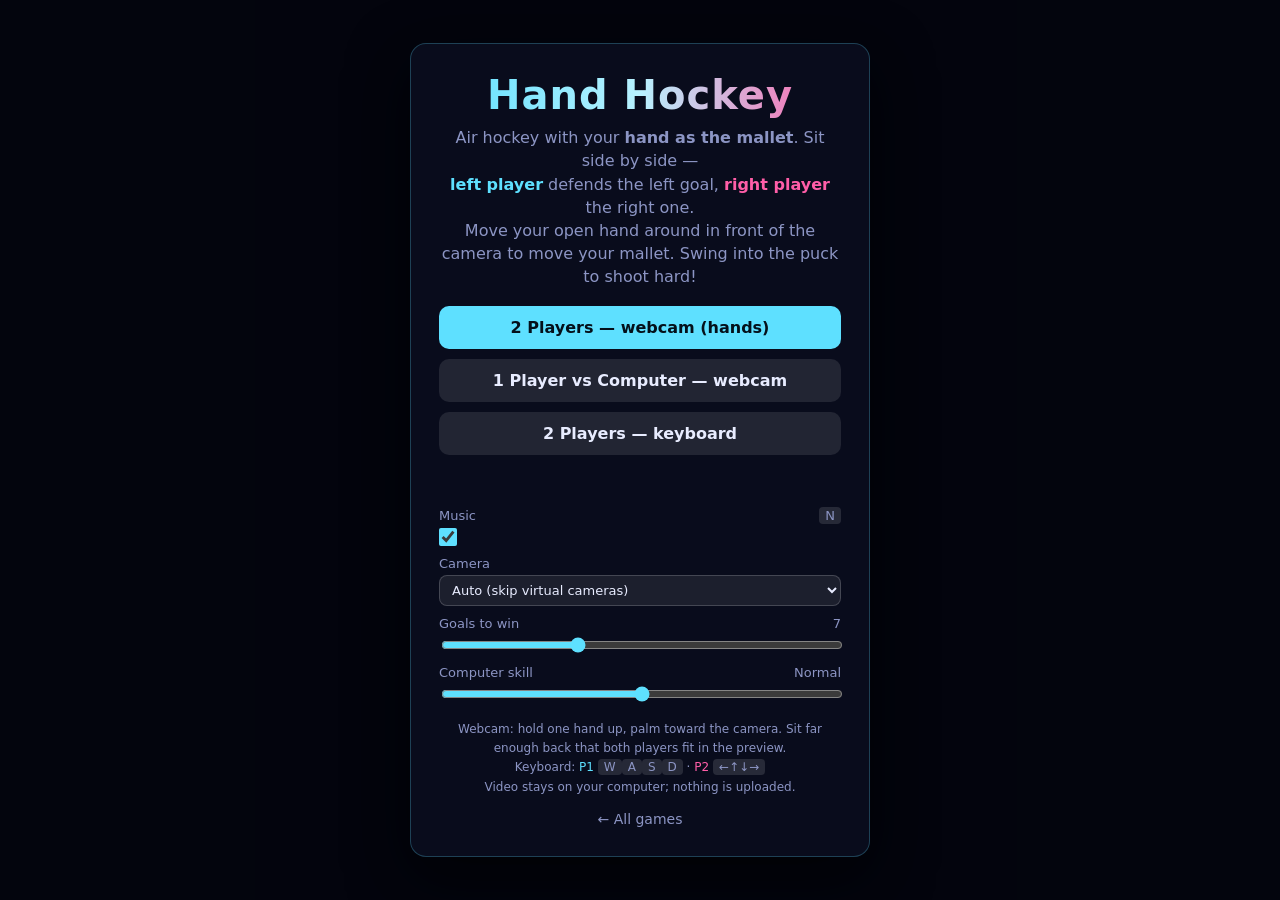
==== hockey.html @ dee8ca12 "Add Hand Ninja and Hand Hockey: two 2-player hand-tracking games - js/hands.js: MediaPipe HandLandma" ====
<!doctype html>
<html lang="en">
<head>
<meta charset="utf-8">
<meta name="viewport" content="width=device-width,initial-scale=1">
<title>Hand Hockey</title>
<link rel="stylesheet" href="css/common.css">
<style>
  #hud { justify-content: center; }
  #hud .small { text-align: center; }
  #cam-panel { left: 50%; right: auto; transform: translateX(-50%); width: 200px; opacity: 0.9; }
  .card h1 { background: linear-gradient(90deg, #5ee0ff, #b8f2ff, #ff5ea8); -webkit-background-clip: text; background-clip: text; }
  .p1 { color: #5ee0ff; } .p2 { color: #ff5ea8; }
  @media (max-width: 600px) { #cam-panel { width: 130px; } }
</style>
</head>
<body>
<canvas id="game"></canvas>

<div id="hud" class="hidden">
  <div class="small" id="hud-help"></div>
</div>

<div id="cam-panel" class="hidden">
  <div id="cam-wrap">
    <video id="cam" playsinline muted></video>
    <canvas id="cam-overlay"></canvas>
  </div>
  <div class="cam-label"><span id="cam-name"></span></div>
</div>

<div id="menu" class="screen">
  <div class="card">
    <h1>Hand Hockey</h1>
    <p>Air hockey with your <b>hand as the mallet</b>. Sit side by side —<br>
      <b class="p1">left player</b> defends the left goal, <b class="p2">right player</b> the right one.<br>
      Move your open hand around in front of the camera to move your mallet. Swing into the puck to shoot hard!</p>
    <div class="btns">
      <button id="btn-hands2">2 Players — webcam (hands)</button>
      <button id="btn-cpu" class="secondary">1 Player vs Computer — webcam</button>
      <button id="btn-keys" class="secondary">2 Players — keyboard</button>
    </div>
    <div id="status"></div>
    <div class="settings">
      <label>Music <kbd>N</kbd>
        <input id="music-toggle" type="checkbox" checked></label>
      <label>Camera
        <select id="cam-select"><option value="auto">Auto (skip virtual cameras)</option></select></label>
      <label>Goals to win <span id="win-val">7</span>
        <input id="win" type="range" min="3" max="15" step="1" value="7"></label>
      <label>Computer skill <span id="cpu-val">Normal</span>
        <input id="cpu" type="range" min="0" max="2" step="1" value="1"></label>
    </div>
    <div class="help">
      Webcam: hold one hand up, palm toward the camera. Sit far enough back that both players fit in the preview.<br>
      Keyboard: <span class="p1">P1</span> <kbd>W</kbd><kbd>A</kbd><kbd>S</kbd><kbd>D</kbd> · <span class="p2">P2</span> <kbd>←↑↓→</kbd><br>
      Video stays on your computer; nothing is uploaded.
    </div>
    <a class="back" href="index.html">← All games</a>
  </div>
</div>

<div id="gameover" class="screen hidden">
  <div class="card">
    <h2 id="end-title">Player 1 wins!</h2>
    <p id="end-text"></p>
    <div class="btns">
      <button id="btn-again">Rematch</button>
      <button id="btn-menu" class="secondary">Menu</button>
    </div>
  </div>
</div>

<script type="module">
import { $, clamp, dist2, fitCanvas, drawBanner, audio, sfx, unlockAudio, trackKeys, cameraErrorMessage } from "./js/util.js";
import { bindCameraSelect, syncOverlay } from "./js/face.js";
import { HandTracker, makeHand, splitBySide, mapToRect, drawHands } from "./js/hands.js";
import { Music, SONGS, bindMusicToggle, setMusicEnabled, musicPrefs } from "./js/music.js";

const view = fitCanvas($("game"));
const ctx = view.ctx;
const COLORS = ["#5ee0ff", "#ff5ea8"];

// ---------- Settings ----------
const CFG = {
  winScore: 7, lostGrace: 0.6,
  restitution: 0.92, // bounciness of mallet hits
  friction: 0.35,    // puck slow-down per second (exponential)
  cpuSkill: 1,       // 0 easy, 1 normal, 2 hard
};
const CPU_NAMES = ["Easy", "Normal", "Hard"];
$("win").addEventListener("input", (e) => { CFG.winScore = +e.target.value; $("win-val").textContent = CFG.winScore; });
$("cpu").addEventListener("input", (e) => { CFG.cpuSkill = +e.target.value; $("cpu-val").textContent = CPU_NAMES[CFG.cpuSkill]; });

// ---------- Input ----------
const keys = trackKeys((code) => {
  if (code === "KeyP" || code === "Escape") { if (S.running && !S.over) S.paused = !S.paused; }
  if (code === "KeyM") audio.muted = !audio.muted;
  if (code === "KeyN") setMusicEnabled(!musicPrefs.enabled);
  if (code === "KeyQ" && S.running) showMenu();
  if ((code === "Enter" || code === "NumpadEnter") && S.over) startGame(S.mode);
});

// ---------- Hand tracking ----------
const video = $("cam");
const camCtx = $("cam-overlay").getContext("2d");
const tracker = new HandTracker(video, { numHands: 4, cameraSelect: $("cam-select"), onStatus: setStatus });
const music = new Music(SONGS.hockey);
bindMusicToggle($("music-toggle"));
bindCameraSelect($("cam-select")).catch(() => {});
let injectedHands = null; // debug hook: fake hands instead of the camera

// Each hand-controlled player follows one hand: on their side of the picture, the one nearest
// the hand they used last frame (so raising a second hand doesn't make the mallet jump).
function updateHands(now, dt) {
  const hands = injectedHands ?? tracker.update(now, dt);
  const perPlayer = S.mode === "hands2" ? splitBySide(hands) : [hands, []];
  const used = [[], []];
  S.players.forEach((p, i) => {
    if (!p.usesHand) return;
    const list = perPlayer[i];
    if (!list.length) { p.lostFor += dt; return; }
    const pick = p.lastPalm ? list.reduce((a, b) => (dist2(b.palm.x, b.palm.y, p.lastPalm.x, p.lastPalm.y) < dist2(a.palm.x, a.palm.y, p.lastPalm.x, p.lastPalm.y) ? b : a)) : list[0];
    p.lastPalm = pick.palm; p.lostFor = 0; used[i] = [pick];
    const r = halfRect(i);
    const cam = S.mode === "hands2" ? (i === 0 ? { x0: 0, x1: 0.5 } : { x0: 0.5, x1: 1 }) : { x0: 0, x1: 1 };
    p.target = mapToRect(pick.palm, r, cam, 0.12);
  });
  drawCamOverlay(perPlayer, used);
}

function drawCamOverlay(perPlayer, used) {
  syncOverlay(camCtx.canvas, video);
  const { width: w, height: h } = camCtx.canvas;
  camCtx.clearRect(0, 0, w, h);
  if (S.mode === "hands2") {
    camCtx.strokeStyle = "rgba(255,255,255,0.35)"; camCtx.setLineDash([8, 8]); camCtx.lineWidth = 2;
    camCtx.beginPath(); camCtx.moveTo(w / 2, 0); camCtx.lineTo(w / 2, h); camCtx.stroke();
    camCtx.setLineDash([]);
  }
  perPlayer.forEach((hands, i) => {
    drawHands(camCtx, hands.filter((hd) => !used[i].includes(hd)), "rgba(255,255,255,0.35)");
    drawHands(camCtx, used[i], COLORS[i] + "dd");
  });
  $("cam-name").textContent = tracker.cameraLabel;
}

// ---------- Game state ----------
const newPlayer = (usesHand, cpu = false) => ({
  usesHand, cpu, score: 0, x: 0, y: 0, vx: 0, vy: 0, target: null, lastPalm: null, lostFor: 0, flash: 0,
});
const S = {
  mode: null, running: false, paused: false, over: false, waiting: "",
  players: [], puck: { x: 0, y: 0, vx: 0, vy: 0, trail: [] },
  serveTimer: 0, message: "", particles: [], goalFlash: [0, 0], cpuAim: 0,
};
// Handy for debugging in the console; step(dt) advances the game without waiting for animation frames.
window.handHockey = {
  S, music, tracker, CFG, keys, makeHand, start: (mode) => startGame(mode),
  setHands: (hands) => { injectedHands = hands; }, rink: () => rink(),
  step: (dt = 1 / 60) => { if (S.running && S.mode !== "keys") updateHands(performance.now(), dt); update(dt); },
};

// Table geometry (recomputed from the window size so resizing mid-game works).
function rink() {
  const { W, H } = view, side = Math.max(14, Math.min(W, H) * 0.03), top = 50;
  const r = { x: side, y: top, w: W - side * 2, h: H - top - side };
  const puckR = clamp(Math.min(r.w, r.h) * 0.035, 12, 28);
  return { ...r, mid: r.x + r.w / 2, goalH: r.h * 0.36, puckR, malletR: puckR * 1.75, maxSpeed: r.w * 1.7 };
}
const halfRect = (i) => { const r = rink(); return { x: i === 0 ? r.x : r.mid, y: r.y, w: r.w / 2, h: r.h }; };
const inGoalMouth = (y, R) => Math.abs(y - (R.y + R.h / 2)) < R.goalH / 2;

function startGame(mode) {
  S.mode = mode;
  S.players = [newPlayer(mode !== "keys"), newPlayer(mode === "hands2", mode === "cpu")];
  const R = rink();
  S.players.forEach((p, i) => { p.x = i === 0 ? R.x + R.w * 0.12 : R.x + R.w * 0.88; p.y = R.y + R.h / 2; });
  Object.assign(S, { running: true, paused: false, over: false, particles: [], message: "", goalFlash: [0, 0] });
  serve(-1);
  keys.clear();
  music.restart();
  unlockAudio();
  $("menu").classList.add("hidden");
  $("gameover").classList.add("hidden");
  $("hud").classList.remove("hidden");
  $("cam-panel").classList.toggle("hidden", mode === "keys");
  $("hud-help").innerHTML = mode === "keys"
    ? `<span class="p1">P1</span> <kbd>W</kbd><kbd>A</kbd><kbd>S</kbd><kbd>D</kbd> &nbsp;|&nbsp; <span class="p2">P2</span> <kbd>←↑↓→</kbd> &nbsp;|&nbsp; <kbd>P</kbd> pause · <kbd>M</kbd> mute · <kbd>N</kbd> music · <kbd>Q</kbd> quit`
    : `Move your hand = move your mallet · swing into the puck to shoot · <kbd>P</kbd> pause · <kbd>M</kbd> mute · <kbd>N</kbd> music · <kbd>Q</kbd> quit`;
}

// Puts the puck on a side: -1 = centre (kick-off), 0 / 1 = in that player's half (they conceded).
function serve(side) {
  const R = rink(), pk = S.puck;
  pk.x = side < 0 ? R.mid : side === 0 ? R.x + R.w * 0.3 : R.x + R.w * 0.7;
  pk.y = R.y + R.h / 2; pk.vx = 0; pk.vy = 0; pk.trail = [];
  S.serveTimer = 1.2;
}

function playerName(i) {
  if (S.mode === "cpu") return i === 0 ? "You" : "Computer";
  return `Player ${i + 1}`;
}

function goalFor(i) {
  const p = S.players[i];
  p.score++;
  S.goalFlash[1 - i] = 1;
  sfx("goal");
  burst(S.puck.x, S.puck.y, COLORS[i], 40, view.H * 0.6);
  if (p.score >= CFG.winScore) {
    S.over = true;
    sfx("win");
    $("end-title").textContent = S.mode === "cpu" ? (i === 0 ? "You win! 🎉" : "Computer wins") : `${playerName(i)} wins! 🎉`;
    $("end-title").className = i === 0 ? "p1" : "p2";
    $("end-text").innerHTML = `<span class="p1">${S.players[0].score}</span> : <span class="p2">${S.players[1].score}</span>`;
    setTimeout(() => { if (S.over) $("gameover").classList.remove("hidden"); }, 700);
    return;
  }
  S.message = `${playerName(i)} scores!`;
  serve(1 - i); // the player who conceded gets the puck
}

function showMenu() {
  S.running = false; S.over = false;
  tracker.stop();
  $("gameover").classList.add("hidden");
  $("hud").classList.add("hidden");
  $("cam-panel").classList.add("hidden");
  $("menu").classList.remove("hidden");
  setStatus("");
}

function burst(x, y, color, n = 14, speed = 220) {
  for (let i = 0; i < n; i++) {
    const a = Math.random() * Math.PI * 2, s = (0.2 + Math.random() * 0.8) * speed;
    S.particles.push({ x, y, vx: Math.cos(a) * s, vy: Math.sin(a) * s, life: 0.3 + Math.random() * 0.4, max: 0.7, color });
  }
}

// ---------- Update ----------
function waitingReason() {
  if (S.paused) return "Paused — press P";
  if (S.mode === "keys") return "";
  const handP = S.players.map((p, i) => ({ p, i })).filter(({ p }) => p.usesHand);
  const lost = handP.filter(({ p }) => p.lostFor > CFG.lostGrace || !p.target);
  if (lost.length === handP.length && tracker.dark) return tracker.lostMessage();
  if (lost.length === 2) return "Both players: hold up a hand ✋ (sit side by side)";
  if (lost.length === 1) {
    const i = lost[0].i;
    return S.mode === "cpu" ? tracker.lostMessage() : `${playerName(i)} (${i === 0 ? "left" : "right"}): hold up a hand ✋`;
  }
  return "";
}

// Where each mallet wants to be this frame.
function malletGoal(p, i, R, dt) {
  const half = halfRect(i), pk = S.puck;
  if (p.usesHand) return p.target;
  if (p.cpu) {
    // Attack the puck from behind when it is on our side, otherwise guard the goal.
    const ownSide = pk.x > R.mid - R.puckR;
    if (Math.random() < dt * 1.5) S.cpuAim = (Math.random() - 0.5) * R.malletR;
    // Puck behind the mallet: go round it via the side instead of knocking it into our own goal.
    if (ownSide && pk.x > p.x - R.malletR * 0.5) return { x: pk.x + R.malletR * 2, y: pk.y + (pk.y < R.y + R.h / 2 ? 1 : -1) * R.malletR * 2.2 };
    // Otherwise aim through the puck so the mallet arrives at full speed and shoots it.
    if (ownSide) return { x: pk.x - R.malletR, y: pk.y + S.cpuAim * 0.4 };
    return { x: R.x + R.w - R.w * 0.1, y: clamp(pk.y, R.y + R.h / 2 - R.goalH / 2, R.y + R.h / 2 + R.goalH / 2) };
  }
  const k = i === 0 ? ["KeyA", "KeyD", "KeyW", "KeyS"] : ["ArrowLeft", "ArrowRight", "ArrowUp", "ArrowDown"];
  const sp = R.h * 1.3 * dt;
  return {
    x: clamp(p.x + (keys.has(k[1]) - keys.has(k[0])) * sp, half.x, half.x + half.w),
    y: clamp(p.y + (keys.has(k[3]) - keys.has(k[2])) * sp, half.y, half.y + half.h),
  };
}

function update(dt) {
  for (const p of S.particles) { p.x += p.vx * dt; p.y += p.vy * dt; p.vx *= 0.95; p.vy *= 0.95; p.life -= dt; }
  S.particles = S.particles.filter((p) => p.life > 0);
  S.goalFlash = S.goalFlash.map((g) => Math.max(0, g - dt * 1.5));

  S.waiting = "";
  if (!S.running || S.over) return;
  S.waiting = waitingReason();
  if (S.waiting) return;

  const R = rink(), pk = S.puck, mr = R.malletR, pr = R.puckR;

  // Mallets: move toward their goal point (CPU speed-limited), stay inside their own half.
  const from = S.players.map((p) => ({ x: p.x, y: p.y }));
  const to = S.players.map((p, i) => {
    const g = malletGoal(p, i, R, dt), half = halfRect(i);
    let x = g.x, y = g.y;
    if (p.usesHand) { const k = 1 - Math.exp(-dt * 22); x = p.x + (x - p.x) * k; y = p.y + (y - p.y) * k; }
    if (p.cpu) {
      const maxD = R.h * [0.55, 0.85, 1.25][CFG.cpuSkill] * dt, d = Math.hypot(x - p.x, y - p.y);
      if (d > maxD) { x = p.x + ((x - p.x) / d) * maxD; y = p.y + ((y - p.y) / d) * maxD; }
    }
    x = i === 0 ? clamp(x, half.x + mr, half.x + half.w - mr * 0.3) : clamp(x, half.x + mr * 0.3, half.x + half.w - mr);
    y = clamp(y, half.y + mr, half.y + half.h - mr);
    return { x, y };
  });
  S.players.forEach((p, i) => {
    p.vx = (to[i].x - from[i].x) / dt; p.vy = (to[i].y - from[i].y) / dt;
    p.flash = Math.max(0, p.flash - dt);
  });

  if (S.serveTimer > 0) {
    S.serveTimer -= dt;
    if (S.serveTimer <= 0) S.message = "";
    S.players.forEach((p, i) => { p.x = to[i].x; p.y = to[i].y; });
    return;
  }

  // Physics in sub-steps so a fast puck or mallet swing can't tunnel through.
  const travel = Math.max(Math.hypot(pk.vx, pk.vy) * dt, ...S.players.map((p) => Math.hypot(p.vx, p.vy) * dt));
  const steps = clamp(Math.ceil(travel / (pr * 0.5)), 1, 24), h = dt / steps;
  for (let s = 1; s <= steps; s++) {
    S.players.forEach((p, i) => { p.x = from[i].x + (to[i].x - from[i].x) * (s / steps); p.y = from[i].y + (to[i].y - from[i].y) * (s / steps); });
    pk.x += pk.vx * h; pk.y += pk.vy * h;
    for (const p of S.players) collide(p, R);
    if (walls(R)) return;
  }
  const f = Math.exp(-CFG.friction * dt);
  pk.vx *= f; pk.vy *= f;
  pk.trail.push({ x: pk.x, y: pk.y }); if (pk.trail.length > 10) pk.trail.shift();
}

// Puck vs one mallet: the mallet is immovable, so the puck bounces off it and picks up its velocity.
function collide(p, R) {
  const pk = S.puck, minD = R.puckR + R.malletR;
  const dx = pk.x - p.x, dy = pk.y - p.y, d = Math.hypot(dx, dy);
  if (d >= minD) return;
  const nx = d ? dx / d : 1, ny = d ? dy / d : 0;
  pk.x = p.x + nx * minD; pk.y = p.y + ny * minD;
  const vn = (pk.vx - p.vx) * nx + (pk.vy - p.vy) * ny;
  if (vn >= 0) return;
  pk.vx -= (1 + CFG.restitution) * vn * nx; pk.vy -= (1 + CFG.restitution) * vn * ny;
  const sp = Math.hypot(pk.vx, pk.vy);
  if (sp > R.maxSpeed) { pk.vx *= R.maxSpeed / sp; pk.vy *= R.maxSpeed / sp; }
  if (-vn > R.h * 0.3) {
    p.flash = 0.2;
    sfx("puck");
    if (-vn > R.h * 1.5) burst(pk.x, pk.y, "#ffd25e", 12, R.h * 0.4);
  }
}

// Rink walls and goals. Returns true if a goal was scored.
function walls(R) {
  const pk = S.puck, r = R.puckR;
  if (pk.y < R.y + r) { pk.y = R.y + r; pk.vy = Math.abs(pk.vy); bounceSound(); }
  if (pk.y > R.y + R.h - r) { pk.y = R.y + R.h - r; pk.vy = -Math.abs(pk.vy); bounceSound(); }
  for (const i of [0, 1]) {
    const wallX = i === 0 ? R.x + r : R.x + R.w - r;
    const past = i === 0 ? pk.x < wallX : pk.x > wallX;
    if (!past) continue;
    if (inGoalMouth(pk.y, R)) {
      if (i === 0 ? pk.x < R.x - r : pk.x > R.x + R.w + r) { goalFor(1 - i); return true; }
    } else {
      pk.x = wallX; pk.vx = i === 0 ? Math.abs(pk.vx) : -Math.abs(pk.vx); bounceSound();
    }
  }
  return false;
}

function bounceSound() { if (Math.hypot(S.puck.vx, S.puck.vy) > view.H * 0.2) sfx("wall"); }

// ---------- Render ----------
function render() {
  const { W, H } = view;
  ctx.fillStyle = "#050812";
  ctx.fillRect(0, 0, W, H);
  if (!S.running) return;
  const R = rink(), cy = R.y + R.h / 2, pk = S.puck;

  // table
  const g = ctx.createLinearGradient(0, R.y, 0, R.y + R.h);
  g.addColorStop(0, "#0d1a33"); g.addColorStop(1, "#0a1226");
  ctx.fillStyle = g;
  roundRect(R.x, R.y, R.w, R.h, 24); ctx.fill();
  ctx.strokeStyle = "rgba(184,242,255,0.35)"; ctx.lineWidth = 4;
  roundRect(R.x, R.y, R.w, R.h, 24); ctx.stroke();
  // centre line + circle, goal creases
  ctx.strokeStyle = "rgba(255,255,255,0.15)"; ctx.lineWidth = 3;
  ctx.beginPath(); ctx.moveTo(R.mid, R.y); ctx.lineTo(R.mid, R.y + R.h); ctx.stroke();
  ctx.beginPath(); ctx.arc(R.mid, cy, R.h * 0.15, 0, Math.PI * 2); ctx.stroke();
  [0, 1].forEach((i) => {
    const gx = i === 0 ? R.x : R.x + R.w;
    ctx.strokeStyle = COLORS[i] + "55";
    ctx.beginPath(); ctx.arc(gx, cy, R.goalH * 0.6, i === 0 ? -Math.PI / 2 : Math.PI / 2, i === 0 ? Math.PI / 2 : Math.PI * 1.5); ctx.stroke();
    // goal mouth
    ctx.shadowColor = COLORS[i]; ctx.shadowBlur = 20 + S.goalFlash[i] * 40;
    ctx.strokeStyle = COLORS[i]; ctx.lineWidth = 8;
    ctx.beginPath(); ctx.moveTo(gx, cy - R.goalH / 2); ctx.lineTo(gx, cy + R.goalH / 2); ctx.stroke();
    ctx.shadowBlur = 0; ctx.lineWidth = 3;
    if (S.goalFlash[i] > 0) {
      ctx.fillStyle = COLORS[i === 0 ? 1 : 0] + Math.round(S.goalFlash[i] * 60).toString(16).padStart(2, "0");
      ctx.fillRect(i === 0 ? R.x : R.mid, R.y, R.w / 2, R.h);
    }
  });

  // scores
  const scoreSize = Math.round(Math.min(W, H) * 0.1);
  ctx.font = `800 ${scoreSize}px system-ui, sans-serif`;
  ctx.textAlign = "center"; ctx.textBaseline = "top";
  ctx.fillStyle = "rgba(94,224,255,0.3)"; ctx.fillText(S.players[0].score, R.x + R.w * 0.3, R.y + 14);
  ctx.fillStyle = "rgba(255,94,168,0.3)"; ctx.fillText(S.players[1].score, R.x + R.w * 0.7, R.y + 14);
  ctx.font = `600 13px system-ui, sans-serif`;
  ctx.fillStyle = "rgba(255,255,255,0.45)";
  ctx.fillText(playerName(0), R.x + R.w * 0.3, R.y + 18 + scoreSize);
  ctx.fillText(playerName(1), R.x + R.w * 0.7, R.y + 18 + scoreSize);

  // puck trail + puck
  const fast = Math.hypot(pk.vx, pk.vy) > R.h * 1.2;
  pk.trail.forEach((t, k) => {
    ctx.globalAlpha = (k / pk.trail.length) * 0.3;
    ctx.fillStyle = fast ? "#ffd25e" : "#ffffff";
    ctx.beginPath(); ctx.arc(t.x, t.y, R.puckR * (0.5 + k / pk.trail.length / 2), 0, Math.PI * 2); ctx.fill();
  });
  ctx.globalAlpha = 1;
  ctx.shadowColor = fast ? "#ffd25e" : "#ffffff"; ctx.shadowBlur = fast ? 30 : 14;
  ctx.fillStyle = "#1b1f2e";
  ctx.beginPath(); ctx.arc(pk.x, pk.y, R.puckR, 0, Math.PI * 2); ctx.fill();
  ctx.strokeStyle = fast ? "#ffd25e" : "#e8ecff"; ctx.lineWidth = 3; ctx.stroke();
  ctx.shadowBlur = 0;

  // mallets
  S.players.forEach((p, i) => {
    const col = COLORS[i], r = R.malletR;
    ctx.shadowColor = col; ctx.shadowBlur = 16 + p.flash * 80;
    ctx.fillStyle = col + "33";
    ctx.beginPath(); ctx.arc(p.x, p.y, r, 0, Math.PI * 2); ctx.fill();
    ctx.strokeStyle = col; ctx.lineWidth = 4; ctx.stroke();
    ctx.shadowBlur = 0;
    ctx.fillStyle = col;
    ctx.beginPath(); ctx.arc(p.x, p.y, r * 0.45, 0, Math.PI * 2); ctx.fill();
    ctx.fillStyle = "rgba(255,255,255,0.5)";
    ctx.beginPath(); ctx.arc(p.x - r * 0.12, p.y - r * 0.12, r * 0.15, 0, Math.PI * 2); ctx.fill();
  });

  for (const p of S.particles) {
    ctx.globalAlpha = clamp(p.life / p.max, 0, 1);
    ctx.fillStyle = p.color;
    ctx.fillRect(p.x - 2, p.y - 2, 4, 4);
  }
  ctx.globalAlpha = 1;

  if (S.waiting) drawBanner(ctx, W, H, S.waiting);
  else if (S.serveTimer > 0) drawBanner(ctx, W, H, S.message || `Get ready… ${Math.ceil(S.serveTimer)}`, "#ffffff");
}

function roundRect(x, y, w, h, r) {
  ctx.beginPath();
  ctx.moveTo(x + r, y); ctx.arcTo(x + w, y, x + w, y + h, r); ctx.arcTo(x + w, y + h, x, y + h, r);
  ctx.arcTo(x, y + h, x, y, r); ctx.arcTo(x, y, x + w, y, r); ctx.closePath();
}

// ---------- Main loop ----------
let last = performance.now();
function frame(now) {
  const dt = Math.min((now - last) / 1000, 0.05);
  if (dt <= 0) { requestAnimationFrame(frame); return; }
  last = now;
  if (S.running && S.mode !== "keys") updateHands(now, dt);
  music.setPlaying(S.running && !S.over && !S.paused);
  update(dt);
  render();
  requestAnimationFrame(frame);
}
requestAnimationFrame(frame);

// ---------- Menu wiring ----------
function setStatus(msg, isError = false) {
  const el = $("status");
  el.textContent = msg;
  el.classList.toggle("error", isError);
}

const menuBtns = [$("btn-hands2"), $("btn-cpu"), $("btn-keys")];
async function startWithCamera(mode) {
  menuBtns.forEach((b) => (b.disabled = true));
  unlockAudio();
  try {
    await tracker.start();
    startGame(mode);
  } catch (err) {
    console.error(err);
    setStatus(cameraErrorMessage(err), true);
  } finally {
    menuBtns.forEach((b) => (b.disabled = false));
  }
}
$("btn-hands2").addEventListener("click", () => startWithCamera("hands2"));
$("btn-cpu").addEventListener("click", () => startWithCamera("cpu"));
$("btn-keys").addEventListener("click", () => { tracker.stop(); startGame("keys"); });
$("btn-again").addEventListener("click", () => startGame(S.mode));
$("btn-menu").addEventListener("click", showMenu);
</script>
</body>
</html>
---- css/common.css ----
/* Shared look for Face Arcade pages. */
:root {
  --bg: #05060f;
  --panel: rgba(10, 14, 32, 0.9);
  --text: #e8ecff;
  --muted: #8c95c4;
  --accent: #5ee0ff;
  --accent-2: #ff5ea8;
  --gold: #ffd25e;
}
* { box-sizing: border-box; }
html, body { margin: 0; height: 100%; overflow: hidden; background: var(--bg); color: var(--text);
  font-family: system-ui, -apple-system, "Segoe UI", Roboto, sans-serif; }
canvas#game { display: block; width: 100vw; height: 100vh; }

#hud { position: fixed; top: 12px; left: 16px; right: 16px; display: flex; justify-content: space-between;
  pointer-events: none; font-weight: 600; text-shadow: 0 2px 6px #000; gap: 12px; }
#hud .big { font-size: 22px; }
#hud .small { font-size: 12px; color: var(--muted); font-weight: 500; margin-top: 4px; }
#hud .right { text-align: right; }
.hearts { color: var(--accent-2); font-size: 22px; letter-spacing: 2px; }

#cam-panel { position: fixed; right: 16px; bottom: 16px; width: 220px; }
#cam-wrap { position: relative; width: 100%; aspect-ratio: 4 / 3; border-radius: 10px; overflow: hidden;
  border: 2px solid rgba(94, 224, 255, 0.5); transform: scaleX(-1); background: #000; }
/* contain (not cover) so the preview shows the whole tracked frame, edges included */
#cam-wrap video, #cam-wrap canvas { position: absolute; inset: 0; width: 100%; height: 100%; object-fit: contain; }
#cam-wrap video { opacity: 0.75; }
.meter { margin-top: 6px; height: 10px; border-radius: 5px; background: rgba(255,255,255,0.12);
  position: relative; overflow: hidden; }
.meter-fill { height: 100%; width: 0%; background: var(--accent); }
.meter-row { display: grid; grid-template-columns: 52px 1fr; align-items: center; gap: 6px; margin-top: 6px;
  font-size: 10px; color: var(--muted); }
.meter-row .meter { margin-top: 0; }
.meter-thresh { position: absolute; top: 0; bottom: 0; width: 2px; background: var(--gold); }
.cam-label { font-size: 11px; color: var(--muted); margin-top: 3px; text-align: right;
  white-space: nowrap; overflow: hidden; text-overflow: ellipsis; }

.screen { position: fixed; inset: 0; display: flex; align-items: center; justify-content: center;
  background: rgba(2, 3, 10, 0.55); padding: 16px; overflow-y: auto; }
.card { background: var(--panel); border: 1px solid rgba(94, 224, 255, 0.25); border-radius: 16px;
  padding: 28px; max-width: 460px; width: 100%; text-align: center; box-shadow: 0 20px 60px rgba(0,0,0,0.6);
  margin: auto; }
.card h1 { margin: 0 0 6px; font-size: 40px; letter-spacing: 1px;
  background: linear-gradient(90deg, var(--accent), var(--accent-2)); -webkit-background-clip: text;
  background-clip: text; color: transparent; }
.card h2 { margin: 0 0 8px; font-size: 30px; }
.card p { color: var(--muted); margin: 8px 0 18px; line-height: 1.45; }
.btns { display: flex; flex-direction: column; gap: 10px; }
button, .btn { font: inherit; font-weight: 600; font-size: 16px; padding: 12px 18px; border-radius: 10px; border: 0;
  cursor: pointer; color: #04101a; background: var(--accent); transition: transform 0.08s, filter 0.15s;
  text-decoration: none; display: inline-block; text-align: center; }
button:hover, .btn:hover { filter: brightness(1.1); }
button:active, .btn:active { transform: scale(0.98); }
button.secondary, .btn.secondary { background: rgba(255,255,255,0.1); color: var(--text); }
button:disabled { opacity: 0.5; cursor: wait; }
.back { display: inline-block; margin-top: 14px; color: var(--muted); font-size: 14px; text-decoration: none; }
.back:hover { color: var(--text); }
#status { min-height: 1.4em; margin: 14px 0 0; color: var(--gold); font-size: 14px; }
#status.error { color: var(--accent-2); }
.settings { margin-top: 18px; text-align: left; font-size: 13px; color: var(--muted); display: grid; gap: 10px; }
.settings label { display: grid; grid-template-columns: 1fr auto; gap: 4px 10px; align-items: center; }
.settings input[type=range] { grid-column: 1 / -1; width: 100%; accent-color: var(--accent); }
.settings select { grid-column: 1 / -1; width: 100%; font: inherit; color: var(--text); background: rgba(255,255,255,0.08);
  border: 1px solid rgba(255,255,255,0.18); border-radius: 8px; padding: 6px 8px; }
.settings select option { background: #10142a; }
.settings input[type=checkbox] { width: 18px; height: 18px; accent-color: var(--accent); margin: 0; }
.help { margin-top: 16px; font-size: 12px; color: var(--muted); line-height: 1.6; }
kbd { background: rgba(255,255,255,0.12); border-radius: 4px; padding: 1px 6px; font-family: inherit; }
.hidden { display: none !important; }

@media (max-width: 600px) {
  #cam-panel { width: 140px; }
  .card { padding: 20px; }
  .card h1 { font-size: 32px; }
}
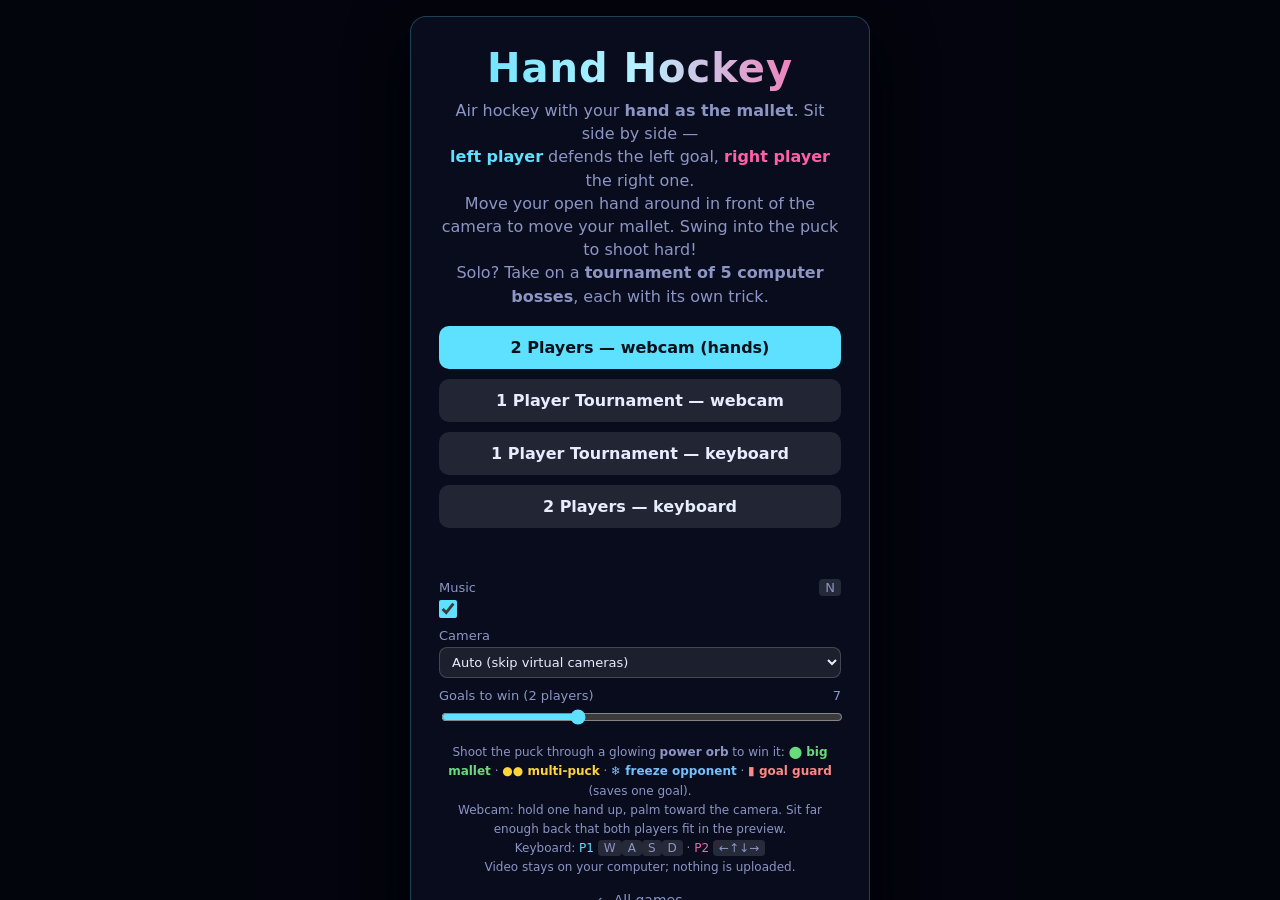
==== commit 52564f08: "Hand Hockey: 5-boss tournament and table power orbs - 1P mode is now a tournament vs 5 CPU bosses (R" ====
--- a/hockey.html
+++ b/hockey.html
@@ -34,10 +34,12 @@
     <h1>Hand Hockey</h1>
     <p>Air hockey with your <b>hand as the mallet</b>. Sit side by side —<br>
       <b class="p1">left player</b> defends the left goal, <b class="p2">right player</b> the right one.<br>
-      Move your open hand around in front of the camera to move your mallet. Swing into the puck to shoot hard!</p>
+      Move your open hand around in front of the camera to move your mallet. Swing into the puck to shoot hard!<br>
+      Solo? Take on a <b>tournament of 5 computer bosses</b>, each with its own trick.</p>
     <div class="btns">
       <button id="btn-hands2">2 Players — webcam (hands)</button>
-      <button id="btn-cpu" class="secondary">1 Player vs Computer — webcam</button>
+      <button id="btn-cpu" class="secondary">1 Player Tournament — webcam</button>
+      <button id="btn-cpu-keys" class="secondary">1 Player Tournament — keyboard</button>
       <button id="btn-keys" class="secondary">2 Players — keyboard</button>
     </div>
     <div id="status"></div>
@@ -46,12 +48,12 @@
         <input id="music-toggle" type="checkbox" checked></label>
       <label>Camera
         <select id="cam-select"><option value="auto">Auto (skip virtual cameras)</option></select></label>
-      <label>Goals to win <span id="win-val">7</span>
+      <label>Goals to win (2 players) <span id="win-val">7</span>
         <input id="win" type="range" min="3" max="15" step="1" value="7"></label>
-      <label>Computer skill <span id="cpu-val">Normal</span>
-        <input id="cpu" type="range" min="0" max="2" step="1" value="1"></label>
     </div>
     <div class="help">
+      Shoot the puck through a glowing <b>power orb</b> to win it: <b style="color:#69db7c">⬤ big mallet</b> · <b style="color:#ffd43b">●● multi-puck</b> ·
+      <b style="color:#74c0fc">❄ freeze opponent</b> · <b style="color:#ff8787">▮ goal guard</b> (saves one goal).<br>
       Webcam: hold one hand up, palm toward the camera. Sit far enough back that both players fit in the preview.<br>
       Keyboard: <span class="p1">P1</span> <kbd>W</kbd><kbd>A</kbd><kbd>S</kbd><kbd>D</kbd> · <span class="p2">P2</span> <kbd>←↑↓→</kbd><br>
       Video stays on your computer; nothing is uploaded.
@@ -86,11 +88,25 @@
   winScore: 7, lostGrace: 0.6,
   restitution: 0.92, // bounciness of mallet hits
   friction: 0.35,    // puck slow-down per second (exponential)
-  cpuSkill: 1,       // 0 easy, 1 normal, 2 hard
+  tourScore: 5,      // goals per tournament match
+  maxPucks: 3,
 };
-const CPU_NAMES = ["Easy", "Normal", "Hard"];
+// Tournament bosses, in order. speed = mallet speed (table heights/s), size = mallet size, goal = its own goal size.
+const OPPONENTS = [
+  { name: "Rookie", speed: 0.55, size: 1, color: "#ff5ea8", trick: "Just warming up." },
+  { name: "Goalie Giant", speed: 0.45, size: 1.45, color: "#ff9f43", style: "goalie", trick: "A huge mallet that hugs its goal." },
+  { name: "Speedster", speed: 1.3, size: 1, color: "#ffd43b", puckSpeed: 1.15, trick: "Lightning fast." },
+  { name: "Twin Mallets", speed: 0.7, size: 1, color: "#a9e34b", style: "twin", trick: "One mallet attacks, one guards the goal." },
+  { name: "Iron Golem", speed: 1.1, size: 1.45, color: "#e64980", goal: 0.75, trick: "Big, fast — but its goal is smaller. Aim well!" },
+];
+const POWERS = {
+  big: { icon: "⬤", label: "Big mallet", color: "#69db7c", time: 10 },
+  multi: { icon: "●●", label: "Multi-puck", color: "#ffd43b" },
+  freeze: { icon: "❄", label: "Freeze", color: "#74c0fc", time: 1.6 },
+  guard: { icon: "▮", label: "Goal guard", color: "#ff8787" },
+};
+const POWER_NAMES = Object.keys(POWERS);
 $("win").addEventListener("input", (e) => { CFG.winScore = +e.target.value; $("win-val").textContent = CFG.winScore; });
-$("cpu").addEventListener("input", (e) => { CFG.cpuSkill = +e.target.value; $("cpu-val").textContent = CPU_NAMES[CFG.cpuSkill]; });
 
 // ---------- Input ----------
 const keys = trackKeys((code) => {
@@ -98,7 +114,7 @@
   if (code === "KeyM") audio.muted = !audio.muted;
   if (code === "KeyN") setMusicEnabled(!musicPrefs.enabled);
   if (code === "KeyQ" && S.running) showMenu();
-  if ((code === "Enter" || code === "NumpadEnter") && S.over) startGame(S.mode);
+  if ((code === "Enter" || code === "NumpadEnter") && S.over) $("btn-again").click();
 });
 
 // ---------- Hand tracking ----------
@@ -109,6 +125,10 @@
 bindMusicToggle($("music-toggle"));
 bindCameraSelect($("cam-select")).catch(() => {});
 let injectedHands = null; // debug hook: fake hands instead of the camera
+
+const usesCamera = () => S.mode === "hands2" || S.mode === "cpu";
+const isTour = () => S.mode === "cpu" || S.mode === "cpuKeys";
+const opp = () => OPPONENTS[S.tourIdx];
 
 // Each hand-controlled player follows one hand: on their side of the picture, the one nearest
 // the hand they used last frame (so raising a second hand doesn't make the mallet jump).
@@ -148,78 +168,108 @@
 // ---------- Game state ----------
 const newPlayer = (usesHand, cpu = false) => ({
   usesHand, cpu, score: 0, x: 0, y: 0, vx: 0, vy: 0, target: null, lastPalm: null, lostFor: 0, flash: 0,
+  bigT: 0, frozen: 0, guard: false, twin: null,
 });
 const S = {
   mode: null, running: false, paused: false, over: false, waiting: "",
-  players: [], puck: { x: 0, y: 0, vx: 0, vy: 0, trail: [] },
-  serveTimer: 0, message: "", particles: [], goalFlash: [0, 0], cpuAim: 0,
+  players: [], pucks: [], tourIdx: 0, orb: null, orbTimer: 6,
+  serveTimer: 0, message: "", particles: [], goalFlash: [0, 0], cpuAim: 0, texts: [],
 };
 // Handy for debugging in the console; step(dt) advances the game without waiting for animation frames.
 window.handHockey = {
-  S, music, tracker, CFG, keys, makeHand, start: (mode) => startGame(mode),
-  setHands: (hands) => { injectedHands = hands; }, rink: () => rink(),
-  step: (dt = 1 / 60) => { if (S.running && S.mode !== "keys") updateHands(performance.now(), dt); update(dt); },
+  S, music, tracker, CFG, keys, makeHand, OPPONENTS, POWERS, start: (mode, tourIdx = 0) => startGame(mode, tourIdx),
+  give: (i, kind) => givePower(i, kind), setHands: (hands) => { injectedHands = hands; }, rink: () => rink(), malletR: (i) => malletR(i),
+  goalH: (i) => goalH(i, rink()),
+  step: (dt = 1 / 60) => { if (S.running && usesCamera()) updateHands(performance.now(), dt); update(dt); },
 };
 
 // Table geometry (recomputed from the window size so resizing mid-game works).
 function rink() {
   const { W, H } = view, side = Math.max(14, Math.min(W, H) * 0.03), top = 50;
   const r = { x: side, y: top, w: W - side * 2, h: H - top - side };
-  const puckR = clamp(Math.min(r.w, r.h) * 0.035, 12, 28);
-  return { ...r, mid: r.x + r.w / 2, goalH: r.h * 0.36, puckR, malletR: puckR * 1.75, maxSpeed: r.w * 1.7 };
+  const puckR = clamp(Math.min(r.w, r.h) * 0.04, 13, 30);
+  const speedUp = isTour() ? opp().puckSpeed || 1 : 1;
+  return { ...r, mid: r.x + r.w / 2, goalH: r.h * 0.36, puckR, malletR: puckR * 1.8, maxSpeed: r.w * 1.7 * speedUp };
 }
 const halfRect = (i) => { const r = rink(); return { x: i === 0 ? r.x : r.mid, y: r.y, w: r.w / 2, h: r.h }; };
-const inGoalMouth = (y, R) => Math.abs(y - (R.y + R.h / 2)) < R.goalH / 2;
-
-function startGame(mode) {
+const goalH = (i, R) => R.goalH * (i === 1 && isTour() ? opp().goal || 1 : 1);
+const inGoalMouth = (y, R, i) => Math.abs(y - (R.y + R.h / 2)) < goalH(i, R) / 2;
+// Mallet size: big-mallet power, and the boss's own size.
+const malletR = (i) => { const p = S.players[i]; return rink().malletR * (p.bigT > 0 ? 1.5 : 1) * (p.cpu && isTour() ? opp().size : 1); };
+
+function startGame(mode, tourIdx = 0) {
   S.mode = mode;
-  S.players = [newPlayer(mode !== "keys"), newPlayer(mode === "hands2", mode === "cpu")];
+  S.tourIdx = tourIdx;
+  S.players = [newPlayer(mode === "hands2" || mode === "cpu"), newPlayer(mode === "hands2", isTour())];
   const R = rink();
   S.players.forEach((p, i) => { p.x = i === 0 ? R.x + R.w * 0.12 : R.x + R.w * 0.88; p.y = R.y + R.h / 2; });
-  Object.assign(S, { running: true, paused: false, over: false, particles: [], message: "", goalFlash: [0, 0] });
+  if (isTour() && opp().style === "twin") S.players[1].twin = { x: R.x + R.w * 0.93, y: R.y + R.h / 2, vx: 0, vy: 0 };
+  Object.assign(S, { running: true, paused: false, over: false, particles: [], texts: [], message: "", goalFlash: [0, 0], orb: null, orbTimer: 6 });
   serve(-1);
+  if (isTour()) { S.message = `Match ${tourIdx + 1}/${OPPONENTS.length} — vs ${opp().name}: ${opp().trick}`; S.serveTimer = 3; }
   keys.clear();
   music.restart();
   unlockAudio();
   $("menu").classList.add("hidden");
   $("gameover").classList.add("hidden");
   $("hud").classList.remove("hidden");
-  $("cam-panel").classList.toggle("hidden", mode === "keys");
+  $("cam-panel").classList.toggle("hidden", !usesCamera());
+  const common = `<kbd>P</kbd> pause · <kbd>M</kbd> mute · <kbd>N</kbd> music · <kbd>Q</kbd> quit`;
   $("hud-help").innerHTML = mode === "keys"
-    ? `<span class="p1">P1</span> <kbd>W</kbd><kbd>A</kbd><kbd>S</kbd><kbd>D</kbd> &nbsp;|&nbsp; <span class="p2">P2</span> <kbd>←↑↓→</kbd> &nbsp;|&nbsp; <kbd>P</kbd> pause · <kbd>M</kbd> mute · <kbd>N</kbd> music · <kbd>Q</kbd> quit`
-    : `Move your hand = move your mallet · swing into the puck to shoot · <kbd>P</kbd> pause · <kbd>M</kbd> mute · <kbd>N</kbd> music · <kbd>Q</kbd> quit`;
-}
-
-// Puts the puck on a side: -1 = centre (kick-off), 0 / 1 = in that player's half (they conceded).
+    ? `<span class="p1">P1</span> <kbd>W</kbd><kbd>A</kbd><kbd>S</kbd><kbd>D</kbd> &nbsp;|&nbsp; <span class="p2">P2</span> <kbd>←↑↓→</kbd> &nbsp;|&nbsp; ${common}`
+    : mode === "cpuKeys" ? `<span class="p1">You</span> <kbd>W</kbd><kbd>A</kbd><kbd>S</kbd><kbd>D</kbd> &nbsp;|&nbsp; ${common}`
+    : `Move your hand = move your mallet · swing into the puck to shoot · ${common}`;
+}
+
+// Puts a single puck on a side: -1 = centre (kick-off), 0 / 1 = in that player's half (they conceded).
 function serve(side) {
-  const R = rink(), pk = S.puck;
-  pk.x = side < 0 ? R.mid : side === 0 ? R.x + R.w * 0.3 : R.x + R.w * 0.7;
-  pk.y = R.y + R.h / 2; pk.vx = 0; pk.vy = 0; pk.trail = [];
+  const R = rink();
+  S.pucks = [{ x: side < 0 ? R.mid : side === 0 ? R.x + R.w * 0.3 : R.x + R.w * 0.7, y: R.y + R.h / 2, vx: 0, vy: 0, trail: [], lastHit: -1 }];
   S.serveTimer = 1.2;
 }
 
 function playerName(i) {
-  if (S.mode === "cpu") return i === 0 ? "You" : "Computer";
+  if (isTour()) return i === 0 ? "You" : opp().name;
   return `Player ${i + 1}`;
 }
 
-function goalFor(i) {
+const winTarget = () => (isTour() ? CFG.tourScore : CFG.winScore);
+
+function goalFor(i, pk) {
   const p = S.players[i];
   p.score++;
   S.goalFlash[1 - i] = 1;
   sfx("goal");
-  burst(S.puck.x, S.puck.y, COLORS[i], 40, view.H * 0.6);
-  if (p.score >= CFG.winScore) {
-    S.over = true;
-    sfx("win");
-    $("end-title").textContent = S.mode === "cpu" ? (i === 0 ? "You win! 🎉" : "Computer wins") : `${playerName(i)} wins! 🎉`;
-    $("end-title").className = i === 0 ? "p1" : "p2";
-    $("end-text").innerHTML = `<span class="p1">${S.players[0].score}</span> : <span class="p2">${S.players[1].score}</span>`;
-    setTimeout(() => { if (S.over) $("gameover").classList.remove("hidden"); }, 700);
-    return;
-  }
+  burst(pk.x, pk.y, COLORS[i], 40, view.H * 0.6);
+  if (p.score >= winTarget()) { matchWon(i); return; }
   S.message = `${playerName(i)} scores!`;
   serve(1 - i); // the player who conceded gets the puck
+}
+
+function matchWon(i) {
+  const [a, b] = S.players;
+  if (isTour() && i === 0 && S.tourIdx + 1 < OPPONENTS.length) {
+    const beaten = opp().name;
+    startGame(S.mode, S.tourIdx + 1);
+    S.message = `You beat ${beaten}! Next — ${opp().name}: ${opp().trick}`;
+    S.serveTimer = 3.2;
+    sfx("win");
+    return;
+  }
+  S.over = true;
+  sfx("win");
+  if (isTour()) {
+    $("end-title").textContent = i === 0 ? "Tournament champion! 🏆" : `Knocked out by ${opp().name}`;
+    $("end-text").innerHTML = i === 0 ? `You beat all ${OPPONENTS.length} bosses.`
+      : `Match ${S.tourIdx + 1}/${OPPONENTS.length} · <span class="p1">${a.score}</span> : <span class="p2">${b.score}</span><br>Rematch to retry this boss.`;
+    $("btn-again").textContent = i === 0 ? "Play again" : "Rematch";
+  } else {
+    $("end-title").textContent = `${playerName(i)} wins! 🎉`;
+    $("end-text").innerHTML = `<span class="p1">${a.score}</span> : <span class="p2">${b.score}</span>`;
+    $("btn-again").textContent = "Rematch";
+  }
+  $("end-title").className = i === 0 ? "p1" : "p2";
+  setTimeout(() => { if (S.over) $("gameover").classList.remove("hidden"); }, 700);
 }
 
 function showMenu() {
@@ -239,10 +289,32 @@
   }
 }
 
+function floatText(x, y, text, color) {
+  const stacked = S.texts.filter((t) => Math.abs(t.x - x) < 1 && t.life > 0.6).length; // don't overlap simultaneous popups
+  S.texts.push({ x, y: y + stacked * 26, text, color, life: 1.2 });
+}
+
+// ---------- Powers ----------
+function givePower(i, kind) {
+  const p = S.players[i], pw = POWERS[kind], R = rink();
+  if (kind === "big") p.bigT = pw.time;
+  else if (kind === "freeze") S.players[1 - i].frozen = pw.time;
+  else if (kind === "guard") p.guard = true;
+  else if (kind === "multi") {
+    const src = S.pucks[0];
+    for (const s of [-1, 1]) {
+      if (S.pucks.length >= CFG.maxPucks || !src) break;
+      S.pucks.push({ x: src.x, y: clamp(src.y + s * R.puckR * 2.5, R.y + R.puckR, R.y + R.h - R.puckR), vx: src.vx * 0.8, vy: s * R.h * 0.4, trail: [], lastHit: i });
+    }
+  }
+  floatText(i === 0 ? R.x + R.w * 0.3 : R.x + R.w * 0.7, R.y + R.h * 0.3, `${pw.icon} ${pw.label}!`, pw.color);
+  sfx("shield");
+}
+
 // ---------- Update ----------
 function waitingReason() {
   if (S.paused) return "Paused — press P";
-  if (S.mode === "keys") return "";
+  if (!usesCamera()) return "";
   const handP = S.players.map((p, i) => ({ p, i })).filter(({ p }) => p.usesHand);
   const lost = handP.filter(({ p }) => p.lostFor > CFG.lostGrace || !p.target);
   if (lost.length === handP.length && tracker.dark) return tracker.lostMessage();
@@ -256,17 +328,25 @@
 
 // Where each mallet wants to be this frame.
 function malletGoal(p, i, R, dt) {
-  const half = halfRect(i), pk = S.puck;
+  const half = halfRect(i), mr = malletR(i);
   if (p.usesHand) return p.target;
   if (p.cpu) {
-    // Attack the puck from behind when it is on our side, otherwise guard the goal.
-    const ownSide = pk.x > R.mid - R.puckR;
-    if (Math.random() < dt * 1.5) S.cpuAim = (Math.random() - 0.5) * R.malletR;
-    // Puck behind the mallet: go round it via the side instead of knocking it into our own goal.
-    if (ownSide && pk.x > p.x - R.malletR * 0.5) return { x: pk.x + R.malletR * 2, y: pk.y + (pk.y < R.y + R.h / 2 ? 1 : -1) * R.malletR * 2.2 };
-    // Otherwise aim through the puck so the mallet arrives at full speed and shoots it.
-    if (ownSide) return { x: pk.x - R.malletR, y: pk.y + S.cpuAim * 0.4 };
-    return { x: R.x + R.w - R.w * 0.1, y: clamp(pk.y, R.y + R.h / 2 - R.goalH / 2, R.y + R.h / 2 + R.goalH / 2) };
+    // Chase the nearest puck on our side; attack it from behind, otherwise guard the goal.
+    const pk = S.pucks.filter((q) => q.x > R.mid - R.puckR).sort((a, b) => b.x - a.x)[0];
+    const style = opp().style;
+    if (Math.random() < dt * 1.5) S.cpuAim = (Math.random() - 0.5) * mr;
+    const guardY = (y) => clamp(y, R.y + R.h / 2 - R.goalH / 2, R.y + R.h / 2 + R.goalH / 2);
+    // The goalie only leaves its goal for close pucks — or slow ones, so a puck can never sit dead on its side.
+    const deepEnough = !pk || style !== "goalie" || pk.x > R.mid + R.w * 0.22 || Math.hypot(pk.vx, pk.vy) < R.h * 0.3;
+    if (pk && deepEnough) {
+      // Puck behind the mallet: go round it via the side instead of knocking it into our own goal.
+      if (pk.x > p.x - mr * 0.5) return { x: pk.x + mr * 2, y: pk.y + (pk.y < R.y + R.h / 2 ? 1 : -1) * mr * 2.2 };
+      // Otherwise aim through the puck so the mallet arrives at full speed and shoots it.
+      return { x: pk.x - mr, y: pk.y + S.cpuAim * 0.4 };
+    }
+    const nearest = S.pucks.slice().sort((a, b) => b.x - a.x)[0];
+    // Fall back to guarding (Twin Mallets' attacker waits mid-field: its twin already guards the goal)
+    return { x: R.x + R.w - R.w * (style === "goalie" ? 0.07 : style === "twin" ? 0.25 : 0.1), y: guardY(nearest ? nearest.y : R.y + R.h / 2) };
   }
   const k = i === 0 ? ["KeyA", "KeyD", "KeyW", "KeyS"] : ["ArrowLeft", "ArrowRight", "ArrowUp", "ArrowDown"];
   const sp = R.h * 1.3 * dt;
@@ -279,6 +359,8 @@
 function update(dt) {
   for (const p of S.particles) { p.x += p.vx * dt; p.y += p.vy * dt; p.vx *= 0.95; p.vy *= 0.95; p.life -= dt; }
   S.particles = S.particles.filter((p) => p.life > 0);
+  for (const t of S.texts) { t.y -= 30 * dt; t.life -= dt; }
+  S.texts = S.texts.filter((t) => t.life > 0);
   S.goalFlash = S.goalFlash.map((g) => Math.max(0, g - dt * 1.5));
 
   S.waiting = "";
@@ -286,86 +368,116 @@
   S.waiting = waitingReason();
   if (S.waiting) return;
 
-  const R = rink(), pk = S.puck, mr = R.malletR, pr = R.puckR;
-
-  // Mallets: move toward their goal point (CPU speed-limited), stay inside their own half.
-  const from = S.players.map((p) => ({ x: p.x, y: p.y }));
-  const to = S.players.map((p, i) => {
-    const g = malletGoal(p, i, R, dt), half = halfRect(i);
-    let x = g.x, y = g.y;
-    if (p.usesHand) { const k = 1 - Math.exp(-dt * 22); x = p.x + (x - p.x) * k; y = p.y + (y - p.y) * k; }
-    if (p.cpu) {
-      const maxD = R.h * [0.55, 0.85, 1.25][CFG.cpuSkill] * dt, d = Math.hypot(x - p.x, y - p.y);
-      if (d > maxD) { x = p.x + ((x - p.x) / d) * maxD; y = p.y + ((y - p.y) / d) * maxD; }
-    }
-    x = i === 0 ? clamp(x, half.x + mr, half.x + half.w - mr * 0.3) : clamp(x, half.x + mr * 0.3, half.x + half.w - mr);
-    y = clamp(y, half.y + mr, half.y + half.h - mr);
-    return { x, y };
+  const R = rink(), pr = R.puckR;
+
+  // Mallets: move toward their goal point (CPU speed-limited), stay inside their own half. Frozen ones stay put.
+  const mallets = []; // { m: mallet object, i: owner, from, to }
+  S.players.forEach((p, i) => {
+    p.flash = Math.max(0, p.flash - dt);
+    p.bigT = Math.max(0, p.bigT - dt);
+    const mr = malletR(i), half = halfRect(i);
+    const keep = (x, y) => ({
+      x: i === 0 ? clamp(x, half.x + mr, half.x + half.w - mr * 0.3) : clamp(x, half.x + mr * 0.3, half.x + half.w - mr),
+      y: clamp(y, half.y + mr, half.y + half.h - mr),
+    });
+    let to;
+    if (p.frozen > 0) { p.frozen = Math.max(0, p.frozen - dt); to = { x: p.x, y: p.y }; }
+    else {
+      const g = malletGoal(p, i, R, dt);
+      let x = g.x, y = g.y;
+      if (p.usesHand) { const k = 1 - Math.exp(-dt * 22); x = p.x + (x - p.x) * k; y = p.y + (y - p.y) * k; }
+      if (p.cpu) {
+        const maxD = R.h * opp().speed * dt, d = Math.hypot(x - p.x, y - p.y);
+        if (d > maxD) { x = p.x + ((x - p.x) / d) * maxD; y = p.y + ((y - p.y) / d) * maxD; }
+      }
+      to = keep(x, y);
+    }
+    mallets.push({ m: p, i, r: mr, from: { x: p.x, y: p.y }, to });
+    // Twin Mallets: a second, goal-keeping mallet that tracks the nearest puck's height
+    if (p.twin) {
+      const t = p.twin, near = S.pucks.slice().sort((a, b) => b.x - a.x)[0];
+      const ty = near ? clamp(near.y, R.y + R.h / 2 - R.goalH / 2, R.y + R.h / 2 + R.goalH / 2) : R.y + R.h / 2;
+      const maxD = R.h * 0.5 * dt, dy = p.frozen > 0 ? 0 : clamp(ty - t.y, -maxD, maxD);
+      mallets.push({ m: t, i, r: mr, from: { x: t.x, y: t.y }, to: keep(R.x + R.w * 0.93, t.y + dy) });
+    }
   });
-  S.players.forEach((p, i) => {
-    p.vx = (to[i].x - from[i].x) / dt; p.vy = (to[i].y - from[i].y) / dt;
-    p.flash = Math.max(0, p.flash - dt);
-  });
+  for (const ml of mallets) { ml.m.vx = (ml.to.x - ml.from.x) / dt; ml.m.vy = (ml.to.y - ml.from.y) / dt; }
 
   if (S.serveTimer > 0) {
     S.serveTimer -= dt;
     if (S.serveTimer <= 0) S.message = "";
-    S.players.forEach((p, i) => { p.x = to[i].x; p.y = to[i].y; });
+    for (const ml of mallets) { ml.m.x = ml.to.x; ml.m.y = ml.to.y; }
     return;
   }
 
+  // Power orb on the table; a puck touching it gives it to whoever hit that puck last
+  if (!S.orb && (S.orbTimer -= dt) <= 0) S.orb = { x: R.x + R.w * (0.35 + Math.random() * 0.3), y: R.y + R.h * (0.2 + Math.random() * 0.6), kind: POWER_NAMES[Math.floor(Math.random() * POWER_NAMES.length)], t: 0, r: pr * 1.3 };
+  if (S.orb) S.orb.t += dt;
+
   // Physics in sub-steps so a fast puck or mallet swing can't tunnel through.
-  const travel = Math.max(Math.hypot(pk.vx, pk.vy) * dt, ...S.players.map((p) => Math.hypot(p.vx, p.vy) * dt));
+  const travel = Math.max(...S.pucks.map((q) => Math.hypot(q.vx, q.vy) * dt), ...mallets.map((ml) => Math.hypot(ml.m.vx, ml.m.vy) * dt));
   const steps = clamp(Math.ceil(travel / (pr * 0.5)), 1, 24), h = dt / steps;
   for (let s = 1; s <= steps; s++) {
-    S.players.forEach((p, i) => { p.x = from[i].x + (to[i].x - from[i].x) * (s / steps); p.y = from[i].y + (to[i].y - from[i].y) * (s / steps); });
-    pk.x += pk.vx * h; pk.y += pk.vy * h;
-    for (const p of S.players) collide(p, R);
-    if (walls(R)) return;
+    for (const ml of mallets) { ml.m.x = ml.from.x + (ml.to.x - ml.from.x) * (s / steps); ml.m.y = ml.from.y + (ml.to.y - ml.from.y) * (s / steps); }
+    for (const pk of S.pucks) {
+      pk.x += pk.vx * h; pk.y += pk.vy * h;
+      for (const ml of mallets) collide(ml, pk, R);
+      if (walls(R, pk)) return; // a goal reset the pucks
+    }
   }
   const f = Math.exp(-CFG.friction * dt);
-  pk.vx *= f; pk.vy *= f;
-  pk.trail.push({ x: pk.x, y: pk.y }); if (pk.trail.length > 10) pk.trail.shift();
+  for (const pk of S.pucks) {
+    pk.vx *= f; pk.vy *= f;
+    pk.trail.push({ x: pk.x, y: pk.y }); if (pk.trail.length > 10) pk.trail.shift();
+    if (S.orb && pk.lastHit >= 0 && dist2(pk.x, pk.y, S.orb.x, S.orb.y) < (S.orb.r + pr) ** 2) {
+      burst(S.orb.x, S.orb.y, POWERS[S.orb.kind].color, 24, R.h * 0.4);
+      givePower(pk.lastHit, S.orb.kind);
+      S.orb = null; S.orbTimer = 7 + Math.random() * 4;
+    }
+  }
 }
 
 // Puck vs one mallet: the mallet is immovable, so the puck bounces off it and picks up its velocity.
-function collide(p, R) {
-  const pk = S.puck, minD = R.puckR + R.malletR;
+function collide(ml, pk, R) {
+  const p = ml.m, minD = R.puckR + ml.r;
   const dx = pk.x - p.x, dy = pk.y - p.y, d = Math.hypot(dx, dy);
   if (d >= minD) return;
   const nx = d ? dx / d : 1, ny = d ? dy / d : 0;
   pk.x = p.x + nx * minD; pk.y = p.y + ny * minD;
+  pk.lastHit = ml.i;
   const vn = (pk.vx - p.vx) * nx + (pk.vy - p.vy) * ny;
   if (vn >= 0) return;
   pk.vx -= (1 + CFG.restitution) * vn * nx; pk.vy -= (1 + CFG.restitution) * vn * ny;
   const sp = Math.hypot(pk.vx, pk.vy);
   if (sp > R.maxSpeed) { pk.vx *= R.maxSpeed / sp; pk.vy *= R.maxSpeed / sp; }
   if (-vn > R.h * 0.3) {
-    p.flash = 0.2;
+    S.players[ml.i].flash = 0.2;
     sfx("puck");
     if (-vn > R.h * 1.5) burst(pk.x, pk.y, "#ffd25e", 12, R.h * 0.4);
   }
 }
 
-// Rink walls and goals. Returns true if a goal was scored.
-function walls(R) {
-  const pk = S.puck, r = R.puckR;
-  if (pk.y < R.y + r) { pk.y = R.y + r; pk.vy = Math.abs(pk.vy); bounceSound(); }
-  if (pk.y > R.y + R.h - r) { pk.y = R.y + R.h - r; pk.vy = -Math.abs(pk.vy); bounceSound(); }
+// Rink walls and goals for one puck. Returns true if a goal was scored.
+function walls(R, pk) {
+  const r = R.puckR;
+  if (pk.y < R.y + r) { pk.y = R.y + r; pk.vy = Math.abs(pk.vy); bounceSound(pk); }
+  if (pk.y > R.y + R.h - r) { pk.y = R.y + R.h - r; pk.vy = -Math.abs(pk.vy); bounceSound(pk); }
   for (const i of [0, 1]) {
     const wallX = i === 0 ? R.x + r : R.x + R.w - r;
     const past = i === 0 ? pk.x < wallX : pk.x > wallX;
     if (!past) continue;
-    if (inGoalMouth(pk.y, R)) {
-      if (i === 0 ? pk.x < R.x - r : pk.x > R.x + R.w + r) { goalFor(1 - i); return true; }
+    const guarded = S.players[i].guard;
+    if (inGoalMouth(pk.y, R, i) && !guarded) {
+      if (i === 0 ? pk.x < R.x - r : pk.x > R.x + R.w + r) { goalFor(1 - i, pk); return true; }
     } else {
-      pk.x = wallX; pk.vx = i === 0 ? Math.abs(pk.vx) : -Math.abs(pk.vx); bounceSound();
+      if (guarded && inGoalMouth(pk.y, R, i)) { S.players[i].guard = false; burst(pk.x, pk.y, POWERS.guard.color, 24, R.h * 0.4); sfx("bounce"); }
+      pk.x = wallX; pk.vx = i === 0 ? Math.abs(pk.vx) : -Math.abs(pk.vx); bounceSound(pk);
     }
   }
   return false;
 }
 
-function bounceSound() { if (Math.hypot(S.puck.vx, S.puck.vy) > view.H * 0.2) sfx("wall"); }
+function bounceSound(pk) { if (Math.hypot(pk.vx, pk.vy) > view.H * 0.2) sfx("wall"); }
 
 // ---------- Render ----------
 function render() {
@@ -373,7 +485,8 @@
   ctx.fillStyle = "#050812";
   ctx.fillRect(0, 0, W, H);
   if (!S.running) return;
-  const R = rink(), cy = R.y + R.h / 2, pk = S.puck;
+  const R = rink(), cy = R.y + R.h / 2;
+  const colorOf = (i) => (i === 1 && isTour() ? opp().color : COLORS[i]);
 
   // table
   const g = ctx.createLinearGradient(0, R.y, 0, R.y + R.h);
@@ -387,57 +500,58 @@
   ctx.beginPath(); ctx.moveTo(R.mid, R.y); ctx.lineTo(R.mid, R.y + R.h); ctx.stroke();
   ctx.beginPath(); ctx.arc(R.mid, cy, R.h * 0.15, 0, Math.PI * 2); ctx.stroke();
   [0, 1].forEach((i) => {
-    const gx = i === 0 ? R.x : R.x + R.w;
-    ctx.strokeStyle = COLORS[i] + "55";
-    ctx.beginPath(); ctx.arc(gx, cy, R.goalH * 0.6, i === 0 ? -Math.PI / 2 : Math.PI / 2, i === 0 ? Math.PI / 2 : Math.PI * 1.5); ctx.stroke();
-    // goal mouth
-    ctx.shadowColor = COLORS[i]; ctx.shadowBlur = 20 + S.goalFlash[i] * 40;
-    ctx.strokeStyle = COLORS[i]; ctx.lineWidth = 8;
-    ctx.beginPath(); ctx.moveTo(gx, cy - R.goalH / 2); ctx.lineTo(gx, cy + R.goalH / 2); ctx.stroke();
+    const gx = i === 0 ? R.x : R.x + R.w, gh = goalH(i, R);
+    ctx.strokeStyle = colorOf(i) + "55";
+    ctx.beginPath(); ctx.arc(gx, cy, gh * 0.6, i === 0 ? -Math.PI / 2 : Math.PI / 2, i === 0 ? Math.PI / 2 : Math.PI * 1.5); ctx.stroke();
+    // goal mouth (a goal guard shows as a solid red bar)
+    const guard = S.players[i].guard;
+    ctx.shadowColor = guard ? POWERS.guard.color : colorOf(i); ctx.shadowBlur = 20 + S.goalFlash[i] * 40;
+    ctx.strokeStyle = guard ? POWERS.guard.color : colorOf(i); ctx.lineWidth = guard ? 14 : 8;
+    ctx.beginPath(); ctx.moveTo(gx, cy - gh / 2); ctx.lineTo(gx, cy + gh / 2); ctx.stroke();
     ctx.shadowBlur = 0; ctx.lineWidth = 3;
     if (S.goalFlash[i] > 0) {
-      ctx.fillStyle = COLORS[i === 0 ? 1 : 0] + Math.round(S.goalFlash[i] * 60).toString(16).padStart(2, "0");
+      ctx.fillStyle = colorOf(i === 0 ? 1 : 0) + Math.round(S.goalFlash[i] * 60).toString(16).padStart(2, "0");
       ctx.fillRect(i === 0 ? R.x : R.mid, R.y, R.w / 2, R.h);
     }
   });
 
-  // scores
+  // scores, names, active powers
   const scoreSize = Math.round(Math.min(W, H) * 0.1);
   ctx.font = `800 ${scoreSize}px system-ui, sans-serif`;
   ctx.textAlign = "center"; ctx.textBaseline = "top";
   ctx.fillStyle = "rgba(94,224,255,0.3)"; ctx.fillText(S.players[0].score, R.x + R.w * 0.3, R.y + 14);
   ctx.fillStyle = "rgba(255,94,168,0.3)"; ctx.fillText(S.players[1].score, R.x + R.w * 0.7, R.y + 14);
   ctx.font = `600 13px system-ui, sans-serif`;
-  ctx.fillStyle = "rgba(255,255,255,0.45)";
-  ctx.fillText(playerName(0), R.x + R.w * 0.3, R.y + 18 + scoreSize);
-  ctx.fillText(playerName(1), R.x + R.w * 0.7, R.y + 18 + scoreSize);
-
-  // puck trail + puck
-  const fast = Math.hypot(pk.vx, pk.vy) > R.h * 1.2;
-  pk.trail.forEach((t, k) => {
-    ctx.globalAlpha = (k / pk.trail.length) * 0.3;
-    ctx.fillStyle = fast ? "#ffd25e" : "#ffffff";
-    ctx.beginPath(); ctx.arc(t.x, t.y, R.puckR * (0.5 + k / pk.trail.length / 2), 0, Math.PI * 2); ctx.fill();
+  S.players.forEach((p, i) => {
+    const x = R.x + R.w * (i === 0 ? 0.3 : 0.7);
+    ctx.fillStyle = isTour() && i === 1 ? colorOf(1) : "rgba(255,255,255,0.45)";
+    ctx.fillText(isTour() && i === 1 ? `Boss ${S.tourIdx + 1}/${OPPONENTS.length}: ${playerName(1)}` : playerName(i), x, R.y + 18 + scoreSize);
+    const tags = [p.bigT > 0 && `⬤ ${Math.ceil(p.bigT)}s`, p.frozen > 0 && "❄ frozen", p.guard && "▮ guard"].filter(Boolean).join("  ");
+    if (tags) { ctx.fillStyle = "#ffd43b"; ctx.fillText(tags, x, R.y + 36 + scoreSize); }
   });
-  ctx.globalAlpha = 1;
-  ctx.shadowColor = fast ? "#ffd25e" : "#ffffff"; ctx.shadowBlur = fast ? 30 : 14;
-  ctx.fillStyle = "#1b1f2e";
-  ctx.beginPath(); ctx.arc(pk.x, pk.y, R.puckR, 0, Math.PI * 2); ctx.fill();
-  ctx.strokeStyle = fast ? "#ffd25e" : "#e8ecff"; ctx.lineWidth = 3; ctx.stroke();
-  ctx.shadowBlur = 0;
-
-  // mallets
+
+  if (S.orb) drawOrb(S.orb);
+
+  // pucks: trail + puck
+  for (const pk of S.pucks) {
+    const fast = Math.hypot(pk.vx, pk.vy) > R.h * 1.2;
+    pk.trail.forEach((t, k) => {
+      ctx.globalAlpha = (k / pk.trail.length) * 0.3;
+      ctx.fillStyle = fast ? "#ffd25e" : "#ffffff";
+      ctx.beginPath(); ctx.arc(t.x, t.y, R.puckR * (0.5 + k / pk.trail.length / 2), 0, Math.PI * 2); ctx.fill();
+    });
+    ctx.globalAlpha = 1;
+    ctx.shadowColor = fast ? "#ffd25e" : "#ffffff"; ctx.shadowBlur = fast ? 30 : 14;
+    ctx.fillStyle = "#1b1f2e";
+    ctx.beginPath(); ctx.arc(pk.x, pk.y, R.puckR, 0, Math.PI * 2); ctx.fill();
+    ctx.strokeStyle = fast ? "#ffd25e" : "#e8ecff"; ctx.lineWidth = 3; ctx.stroke();
+    ctx.shadowBlur = 0;
+  }
+
+  // mallets (grey while frozen)
   S.players.forEach((p, i) => {
-    const col = COLORS[i], r = R.malletR;
-    ctx.shadowColor = col; ctx.shadowBlur = 16 + p.flash * 80;
-    ctx.fillStyle = col + "33";
-    ctx.beginPath(); ctx.arc(p.x, p.y, r, 0, Math.PI * 2); ctx.fill();
-    ctx.strokeStyle = col; ctx.lineWidth = 4; ctx.stroke();
-    ctx.shadowBlur = 0;
-    ctx.fillStyle = col;
-    ctx.beginPath(); ctx.arc(p.x, p.y, r * 0.45, 0, Math.PI * 2); ctx.fill();
-    ctx.fillStyle = "rgba(255,255,255,0.5)";
-    ctx.beginPath(); ctx.arc(p.x - r * 0.12, p.y - r * 0.12, r * 0.15, 0, Math.PI * 2); ctx.fill();
+    const col = p.frozen > 0 ? "#adb5bd" : colorOf(i), r = malletR(i);
+    for (const m of p.twin ? [p, p.twin] : [p]) drawMallet(m.x, m.y, r, col, p.flash);
   });
 
   for (const p of S.particles) {
@@ -446,9 +560,39 @@
     ctx.fillRect(p.x - 2, p.y - 2, 4, 4);
   }
   ctx.globalAlpha = 1;
+  ctx.font = "700 20px system-ui, sans-serif"; ctx.textBaseline = "middle";
+  for (const t of S.texts) { ctx.globalAlpha = clamp(t.life, 0, 1); ctx.fillStyle = t.color; ctx.fillText(t.text, t.x, t.y); }
+  ctx.globalAlpha = 1;
 
   if (S.waiting) drawBanner(ctx, W, H, S.waiting);
   else if (S.serveTimer > 0) drawBanner(ctx, W, H, S.message || `Get ready… ${Math.ceil(S.serveTimer)}`, "#ffffff");
+}
+
+function drawMallet(x, y, r, col, flash) {
+  ctx.shadowColor = col; ctx.shadowBlur = 16 + flash * 80;
+  ctx.fillStyle = col + "33";
+  ctx.beginPath(); ctx.arc(x, y, r, 0, Math.PI * 2); ctx.fill();
+  ctx.strokeStyle = col; ctx.lineWidth = 4; ctx.stroke();
+  ctx.shadowBlur = 0;
+  ctx.fillStyle = col;
+  ctx.beginPath(); ctx.arc(x, y, r * 0.45, 0, Math.PI * 2); ctx.fill();
+  ctx.fillStyle = "rgba(255,255,255,0.5)";
+  ctx.beginPath(); ctx.arc(x - r * 0.12, y - r * 0.12, r * 0.15, 0, Math.PI * 2); ctx.fill();
+}
+
+function drawOrb(o) {
+  const pw = POWERS[o.kind], pulse = 0.5 + 0.5 * Math.sin(o.t * 6);
+  ctx.save();
+  ctx.translate(o.x, o.y);
+  ctx.shadowColor = pw.color; ctx.shadowBlur = 20 + pulse * 20;
+  ctx.fillStyle = "rgba(10,14,32,0.8)";
+  ctx.beginPath(); ctx.arc(0, 0, o.r, 0, Math.PI * 2); ctx.fill();
+  ctx.strokeStyle = pw.color; ctx.lineWidth = 3; ctx.setLineDash([8, 6]); ctx.rotate(o.t);
+  ctx.beginPath(); ctx.arc(0, 0, o.r, 0, Math.PI * 2); ctx.stroke(); ctx.setLineDash([]);
+  ctx.rotate(-o.t); ctx.shadowBlur = 0;
+  ctx.fillStyle = pw.color; ctx.font = `800 ${Math.round(o.r)}px system-ui, sans-serif`; ctx.textAlign = "center"; ctx.textBaseline = "middle";
+  ctx.fillText(pw.icon, 0, 1);
+  ctx.restore();
 }
 
 function roundRect(x, y, w, h, r) {
@@ -463,7 +607,7 @@
   const dt = Math.min((now - last) / 1000, 0.05);
   if (dt <= 0) { requestAnimationFrame(frame); return; }
   last = now;
-  if (S.running && S.mode !== "keys") updateHands(now, dt);
+  if (S.running && usesCamera()) updateHands(now, dt);
   music.setPlaying(S.running && !S.over && !S.paused);
   update(dt);
   render();
@@ -478,13 +622,13 @@
   el.classList.toggle("error", isError);
 }
 
-const menuBtns = [$("btn-hands2"), $("btn-cpu"), $("btn-keys")];
-async function startWithCamera(mode) {
+const menuBtns = [$("btn-hands2"), $("btn-cpu"), $("btn-cpu-keys"), $("btn-keys")];
+async function startWithCamera(mode, tourIdx = 0) {
   menuBtns.forEach((b) => (b.disabled = true));
   unlockAudio();
   try {
     await tracker.start();
-    startGame(mode);
+    startGame(mode, tourIdx);
   } catch (err) {
     console.error(err);
     setStatus(cameraErrorMessage(err), true);
@@ -494,8 +638,13 @@
 }
 $("btn-hands2").addEventListener("click", () => startWithCamera("hands2"));
 $("btn-cpu").addEventListener("click", () => startWithCamera("cpu"));
+$("btn-cpu-keys").addEventListener("click", () => { tracker.stop(); startGame("cpuKeys"); });
 $("btn-keys").addEventListener("click", () => { tracker.stop(); startGame("keys"); });
-$("btn-again").addEventListener("click", () => startGame(S.mode));
+// Rematch: a lost tournament match retries the same boss; otherwise start over
+$("btn-again").addEventListener("click", () => {
+  const champion = isTour() && S.players[0].score >= winTarget();
+  startGame(S.mode, isTour() && !champion ? S.tourIdx : 0);
+});
 $("btn-menu").addEventListener("click", showMenu);
 </script>
 </body>
